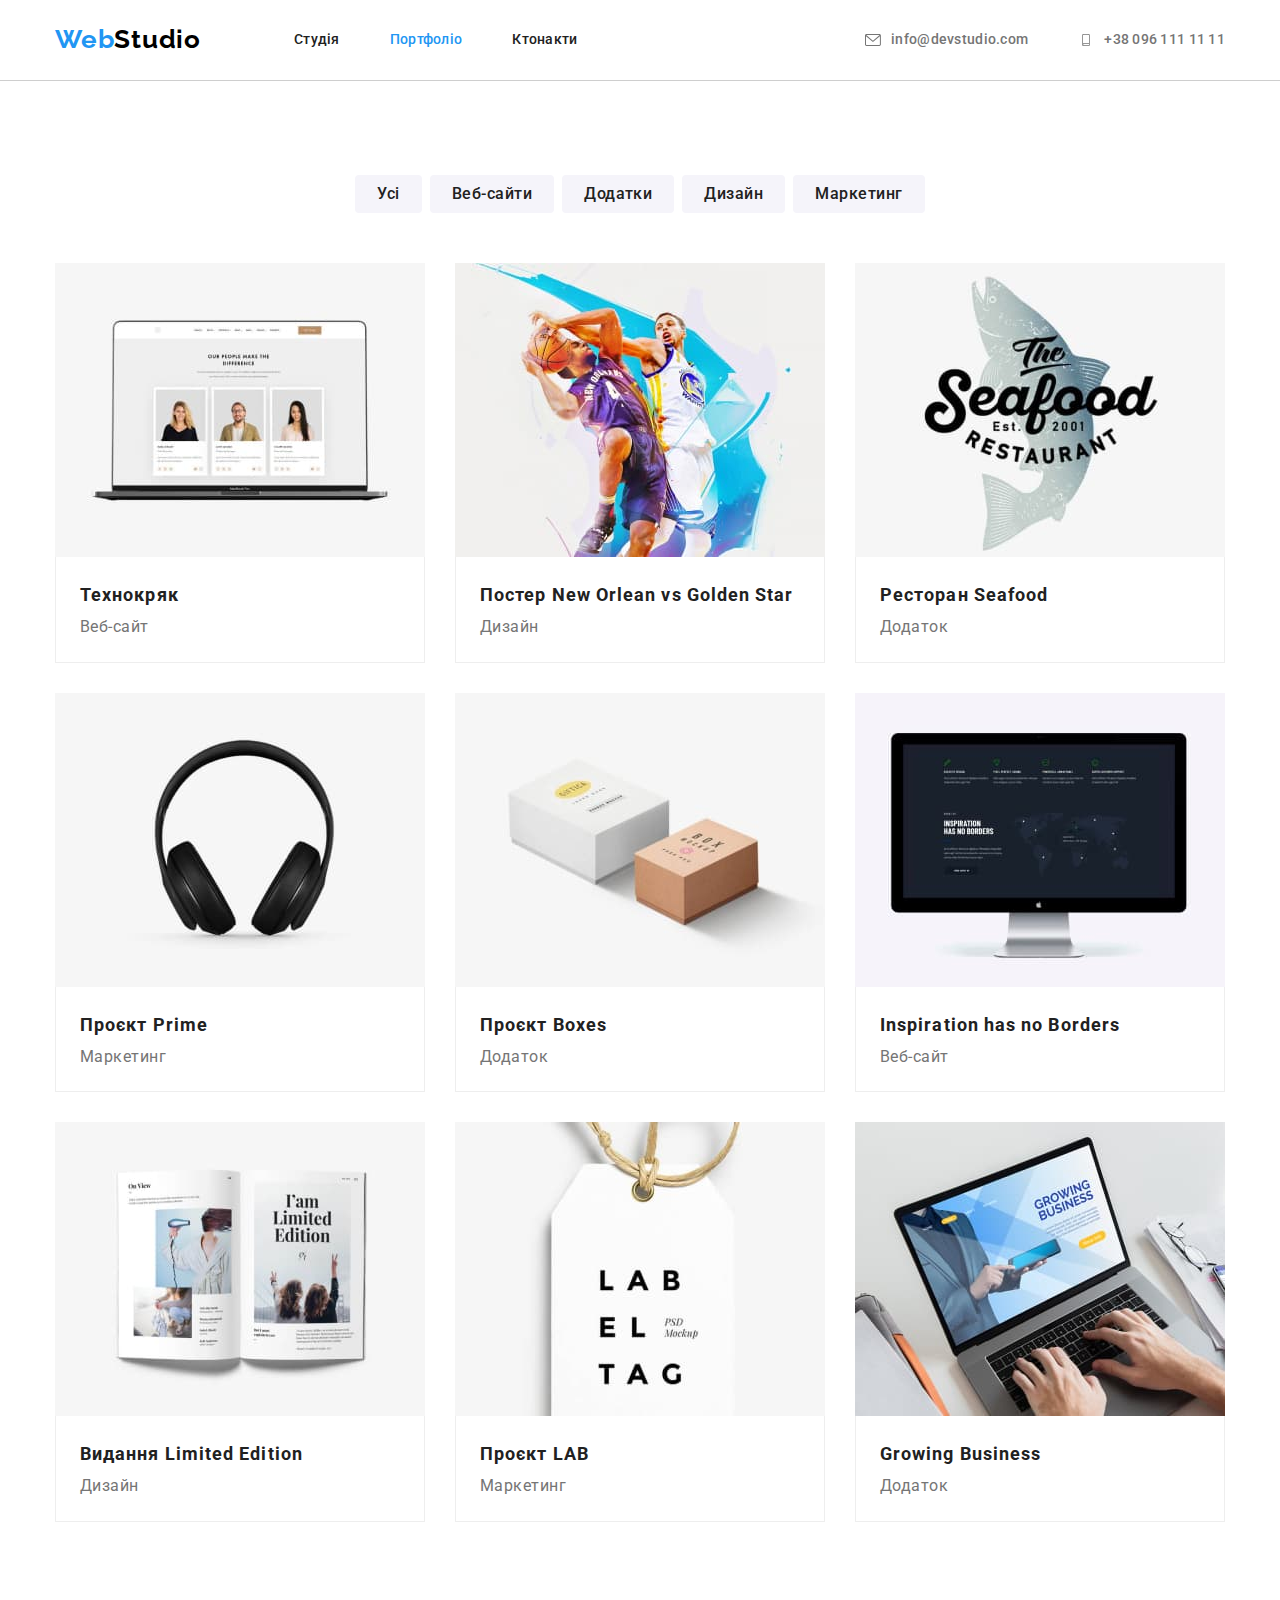
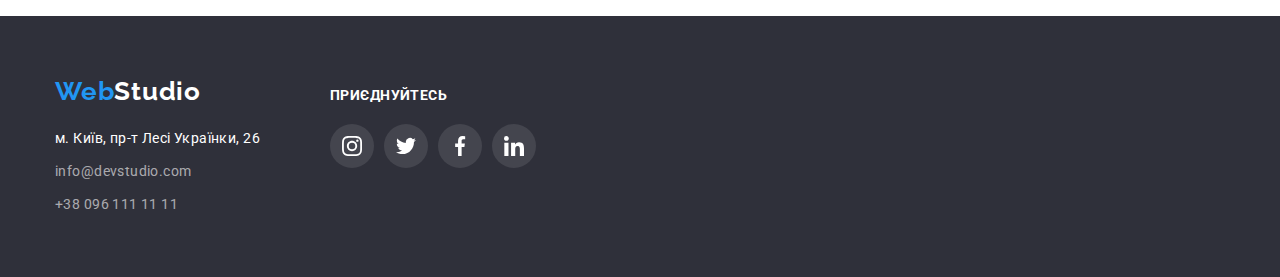
==== portfolio.html @ d250ba73 "before 1-я карточка" ====
<!DOCTYPE html>
<html lang="uk">
<head>
    <meta charset="UTF-8">
    <meta http-equiv="X-UA-Compatible" content="IE=edge">
    <meta name="viewport" content="width=<device-width>, initial-scale=1.0">
    <title>Портфоліо</title>
    <link rel="preconnect" href="https://fonts.googleapis.com">
    <link href="https://fonts.googleapis.com/css2?family=Raleway:wght@700&family=Roboto:wght@400;500;700;900&display=swap" rel="stylesheet">
    <link rel="preconnect" href="https://fonts.gstatic.com" crossorigin>
    <link rel="stylesheet" href="https://cdn.jsdelivr.net/npm/modern-normalize@1.1.0/modern-normalize.min.css">
    <link rel="stylesheet" href="./css/styles.css">
</head>

<body>

    <header class="header-page">
        <div class="container header-list">
            <nav class="main-nav">
                <a href="./index.html" class="logo-header"><span class="logo-accent">Web</span>Studio</a>
                <ul class="head-list">
                    <li class="item" ><a href="./index.html" class="site-nav ">Студія</a></li>
                    <li class="item" ><a href="./portfolio.html" class="site-nav current">Портфоліо</a></li>
                    <li class="item" ><a href="" class="site-nav">Ктонакти</a></li>
                </ul>
            </nav>
                <ul class="contact">
                    <li class="contact-list">
                        <a href="mailto:info@devstudio.com" class="contact-nav">
                            <svg class="icon-contact" width="16px" height="12px">
                                <use href="./images/icons.svg#icon-envelope"></use>
                            </svg>
                            info@devstudio.com</a></li>
                    <li class="contact-list">
                        <a href="tel:+380961111111" class="contact-nav">
                            <svg class="icon-contact" width="16px" height="12px">
                                <use href="./images/icons.svg#icon-smartphone"></use>
                            </svg> 
                            +38 096 111 11 11</a>
                        </li>
                </ul>  
        </div>
    </header>

<main class="main-port">
    <section class="section">
        <div class="container filtr-marg">
        <ul class="list-filtr">
            <li class="list-filtr-item"><button type="button" class="button-direction">Усі</button></li>
            <li class="list-filtr-item"><button type="button" class="button-direction">Веб-сайти</button></li>
            <li class="list-filtr-item"><button type="button" class="button-direction">Додатки</button></li>
            <li class="list-filtr-item"><button type="button" class="button-direction">Дизайн</button></li>
            <li class="list-filtr-item"><button type="button" class="button-direction">Маркетинг</button></li>
        </ul>
        <h2 class="visually-hidden">Приклади робіт</h2>
        <ul class="list-card">
            <li class="card">
                <a class="card-link" href="">
                    <div class="image-card">
                        <img src="./images/tehn.jpg" alt="ноутбук" width="370">
                        <p class="card-link-description">Ресурс пропонує комплексні пропозиції з різним рівнем функціоналу та сервісів. Все це дозволить відвідувачу отримати вичерпні відомості про компанію чи приватну особу.</p>
                    </div>
                    <div class="border">
                        <h3 class="title-port ">Технокряк</h3>
                        <p class="direction ">Веб-сайт</p>
                     </div>
                </a>                         
            </li>
            <li class="card">
                <a class="card-link" href="">
                    <img src="./images/poster.jpg" alt="баскетбол" width="370">
                    <div class="border">
                        <h3 class="title-port">Постер New Orlean vs Golden Star</h3>
                        <p class="direction">Дизайн</p>
                    </div>
                </a> 
            </li>
            <li class="card">
                <a class="card-link" href="">
                    <img src="./images/rest.jpg" alt="лого ресторан" width="370">
                    <div class="border">
                        <h3 class="title-port">Ресторан Seafood</h3>
                        <p class="direction">Додаток</p>
                    </div>
                </a> 
            </li>
            <li class="card">
                <a class="card-link" href="">
                    <img src="./images/prime.jpg" alt="навушники" width="370">
                    <div class="border">
                        <h3 class="title-port">Проєкт Prime</h3>
                        <p class="direction">Маркетинг</p>
                    </div>
                </a>                           
            </li>
            <li class="card">
                <a class="card-link" href="">
                    <img src="./images/boxes.jpg" alt="коробки" width="370">
                    <div class="border">
                        <h3 class="title-port">Проєкт Boxes</h3>
                        <p class="direction">Додаток</p>
                    </div>
                </a>             
            </li>
            <li class="card">
                <a class="card-link" href="">
                    <img src="./images/inspiration.jpg" alt="монітор" width="370">
                    <div class="border">
                        <h3 class="title-port">Inspiration has no Borders</h3>
                        <p class="direction">Веб-сайт</p>
                    </div>
                </a>
             

            </li>
            <li class="card">
                <a class="card-link" href="">
                    <img src="./images/limited.jpg" alt="книжки" width="370">
                    <div class="border">
                        <h3 class="title-port">Видання Limited Edition</h3>
                        <p class="direction">Дизайн</p>
                    </div>
                </a>
            </li>
            <li class="card">
                <a class="card-link" href="">
                    <img src="./images/lab.jpg" alt="бирка" width="370">
                    <div class="border">
                        <h3 class="title-port">Проєкт LAB</h3>
                        <p class="direction">Маркетинг</p>
                    </div>
                </a>               
            </li>
            <li class="card">
                <a class="card-link" href="">
                    <img src="./images/grpwing.jpg" alt="робота за ноутбуком" width="370">
                    <div class="border">
                        <h3 class="title-port">Growing Business</h3>
                        <p class="direction">Додаток</p>
                    </div>               
                 </a>               
            </li>
        </ul>
        </div>
    </section>
</main>

<footer class="footer-page">
    <div class="container container-footer">
        <div class="footer-nav">
            <a  href="./index.html" class="logo-footer"><span class="logo-accent">Web</span>Studio</a>
        <address>
        <ul class="adr-foot-list">
            <li class="adr-foot-list-item">
                <a href="https://goo.gl/maps/U5hBPjRLJakizHJY9" class="adr" target="_blank" rel="noopener noreferrer">
                м. Київ, пр-т Лесі Українки, 26</a>                        
            </li>
            <li class="adr-foot-list-item"><a href="mailto:info@devstudio.com" class="site-nav-foot">info@devstudio.com</a></li>
            <li class="adr-foot-list-item"><a href="tel:+380961111111" class="site-nav-foot">+38 096 111 11 11</a></li>            
        </ul>
        </address>
        </div>
        
        <div class="social">
            <p class="social-title">Приєднуйтесь</p>
            <ul class="social-list">
                <li class="social-list-item">
                    <a class="social-icon" href="inst">
                        <svg class="social-icon-svg" width="20" height="20">
                            <use href="./images/icons.svg#icon-instagram"></use>
                        </svg>
                    </a> 
                </li>
                <li class="social-list-item">
                    <a class="social-icon" href="twit">
                        <svg class="social-icon-svg" width="20px" height="20px">
                            <use href="./images/icons.svg#icon-twitter"></use>
                        </svg>                     
                    </a>
                </li>
                <li class="social-list-item">
                    <a class="social-icon" href="fb">
                        <svg class="social-icon-svg" width="20px" height="20px">
                            <use href="./images/icons.svg#icon-facebook"></use>
                        </svg>        
                    </a>
                </li>
                <li class="social-list-item">
                    <a class="social-icon" href="lnkdn">
                        <svg class="social-icon-svg" width="20px" height="20px">
                            <use class="qwe" href="./images/icons.svg#icon-linkedin"></use>
                        </svg>
                    </a>
                </li>
            </ul>
        </div>
    </div>
    
</footer>

</body>
</html>
---- css/styles.css ----
:root {
    --title-text-color:#212121;
    --accent-color:#2196F3;
    --primary-white-color:#FFFFFF;
    --primary-text-color:#757575;
}

body{
    font-family: roboto, sans-serif;
    color:var(--primary-text-color);        
}

ul{
    list-style: none;
    margin-top: 0px;
    margin-bottom: 0px;
    padding-left: 0px;
}

img {
    display: block;
}

 h1,
 h2,
 h3,
 h4,
 h5,
 h6,
 p {
    margin-top: 0;
    margin-bottom: 0;
 }

 button {
    cursor: pointer;
 }

/* ====================COMPONENTS==================== */

.site-nav {
    
    color:var(--title-text-color);
    letter-spacing: 0.02em;
    font-weight: 500;
    font-size: 14px;
    line-height: 1.2;
    letter-spacing: 0.02em;
    text-decoration: none;

         
}

.logo-accent{
    color:var(--accent-color);
}


.title {
    color:var(--title-text-color);
    font-weight: 700;
    font-size: 14px;
    line-height: 1.2;
    letter-spacing: 0.03em;
    text-transform: uppercase;
    margin-top: 0px;
    margin-bottom: 10px;
}

.title-action {
    color:var(--title-text-color);
    font-weight: 700;
    font-size: 36px;
    line-height: 1.18;
    letter-spacing: 0.03em;
    text-align: center;
    margin-top: 0px;
    margin-bottom: 50px;
}

.button {

    border-radius: 4px;
    padding: 10px 32px;
    background-color:var(--accent-color);
    color:var(--primary-white-color);
    font-family: inherit;
    font-weight: 700;
    font-size: 16px;
    line-height: 1.8;
    letter-spacing: 0.06em;
    border: transparent;
    text-align: center;
    min-width:216px;
    height: 50px;
    
   
}

.container {
    margin-left: auto;
    margin-right: auto;
    width: 1200px;
    padding-left: 15px;
    padding-right: 15px;
}


.section {
   padding-top: 94px;
   padding-bottom: 94px;
        
}

/* ====================HEADER==================== */

.logo-header{
    display: inline-block;
    color:#000000;
    font-family:raleway, sans-serif;
    font-weight: 700;
    font-size: 26px;
    line-height: 1.2;
    letter-spacing: 0.03em;
    text-decoration: none;
        
}


.contact {
    display: flex;
    margin-left: auto;
 
}

.contact .contact-list+ .contact-list {
    margin-left: 50px;
}


.contact-nav {
    display: flex;
    align-items:center;
    color:var(--primary-text-color);
    letter-spacing: 0.02em;
    font-weight: 500;
    font-size: 14px;
    line-height: 1.2;
    letter-spacing: 0.02em;
    text-decoration: none;
    fill:var(--primary-text-color);
}

.contact-nav:hover,
.contact-nav:focus {
color:var(--accent-color);
fill:var(--accent-color)

}



.site-nav:hover,
.site-nav:focus {
color:var(--accent-color);
}

.site-nav.current {
color:var(--accent-color);
}

.head-list {
    display: flex;
    align-items: center;
    margin-left: 93px;

}

.head-list .item+ .item {
    margin-left: 50px;
}

.main-nav {
    display: flex;   
}

.header-list {
display: flex;
align-items: center;
}


.header-page {
    padding-top: 24px;
    padding-bottom: 25px;
    border-bottom: 1px solid #CECECE ;
}

.icon-contact {
    margin-right: 10px;
}


/* ====================HERO==================== */

.hero {
  
    background-color: #C4C4C4;
       background-image: linear-gradient(
        to right, 
       rgba(47, 48, 58, 0.4),
       rgba(47, 48, 58, 0.4)),
        url(../images/background.jpg);
    text-align: center;
    padding-top: 200px;
    padding-bottom: 200px;
    background-repeat: no-repeat;
    background-position: center;
    max-width: 1600px;
    margin-left: auto;
    margin-right: auto;

      
   
}

.hero-title {
    display: block;
    color:var(--primary-white-color);
    width: 696px;
    margin-left: auto;
    margin-right: auto;
    margin-top: 0px;
    margin-bottom: 30px;
    font-weight: 900;
    font-size: 44px;
    line-height: 1.4;
    letter-spacing: 0.06em;
    text-align: center;
    text-transform: uppercase;
    
}


/* ====================FEATURES==================== */

.visually-hidden {
    position: absolute;
    width: 1px;
    height: 1px;
    margin: -1px;
    padding: 0;
    overflow: hidden;
    border: 0;
    clip:rect(0 0 0 0);
}


.features {
    font-size: 14px;
    line-height: 1.7;
    letter-spacing: 0.03em;
    margin-top: 0px;
    margin-bottom: 0px;
    
}

.fea-list {
    margin-top: 0px;
    margin-bottom: 0px;
    display: flex;
    gap:30px;

}

.feature-icon-container{ 
    display: flex;
    justify-content: center;
    align-items: center;
    height: 120px;
    background-color: #F5F4FA;
    margin-bottom: 30px;  
        
}


.fea-list-item {
    flex-basis: 270px;
} 



/* ====================PROJECT==================== */

.project {
    padding-top: 0px;
}

.project-list {
    display: flex;
    
}
.project-list .project-list-img + .project-list-img {
    margin-left:30px;
}
/* ====================PROFESSION==================== */

.name {
    color:var(--title-text-color);
    font-weight: 500;
    font-size: 16px;
    line-height: 1.18;
    letter-spacing: 0.03em;
    text-align: center;
    margin-bottom: 10px;
}

.profession {
    line-height: 1.18;
    letter-spacing: 0.03em;
    text-align: center;
    
    margin-bottom: 16px;

}


.profession-list {
    display: flex;

    
}
.profession-list .profession-list-card + .profession-list-card {
    margin-left:30px;
}

.staff{
    background-color: #F5F4FA;
}

.profession-list-item {
    padding-top: 30px;
    padding-bottom: 30px;
    
}


.social-list-staf {
    display: flex;
    justify-content: center;

    gap:10px;
}
.social-list-staf-item{
    display: flex;
            
    height: 44px;
    width: 44px;
    

}

.social-staf-link {
    display: flex;
    width: 100%;
    height: 100%;

    border-radius: 50%;
    fill:#AFB1B8;

    justify-content:center;
    align-items: center;
}

.social-staf-link:hover,
.social-staf-link:focus {
background-color:var(--accent-color);
fill:var(--primary-white-color);
    height: 44px;
    width: 44px;
    border-radius: 50%;
    justify-content:center;
    align-items: center;
    
}

.profession-list-card {
    background-color: var(--primary-white-color);
    box-shadow: 0px 1px 3px rgba(0, 0, 0, 0.12), 0px 1px 1px rgba(0, 0, 0, 0.14), 
    0px 2px 1px rgba(0, 0, 0, 0.2);
}

/* ====================Partners==================== */

.list-partners {
    display: flex;
    gap:30px;
}

.list-partners-link {
    display: flex;
    height: 100%;
    width: 100%;
    border:1px solid #AFB1B8;
    fill:#AFB1B8;
   justify-content: center;
   align-items: center;

}

.list-partners-item {
    height: 92px;
    width: 170px;
}

.list-partners-link:hover,
.list-partners-link:focus {
    border:1px solid var(--accent-color);
    fill:var(--accent-color);
}

/* ====================FOOTER==================== */

.logo-footer{

    display:inline-block;
    color:var(--primary-white-color);
    font-family:raleway, sans-serif;
    font-weight: 700;
    font-size: 26px;
    line-height: 1.2;
    letter-spacing: 0.03em;
    text-decoration: none;
    margin-bottom: 20px;
}


.site-nav-foot:hover,
.site-nav-foot:focus {
color:var(--accent-color);
}

.adr:hover,
.adr:focus {
color:var(--accent-color);
}

.site-nav-foot {
    color:rgba(255, 255, 255, 0.6);
    font-size: 14px;
    line-height: 1.7;
    letter-spacing: 0.03em;
    text-decoration: none;
    font-style: normal;
    
}

.adr {
    color:var(--primary-white-color);
    font-size: 14px;
    line-height: 1.7;
    letter-spacing: 0.03em;
    text-decoration: none;
    font-style: normal;
}


.footer-page {
    background-color: #2F303A;
    padding-top: 60px;
    padding-bottom: 60px;
}

.adr-foot-list-item:not(:last-child) {
    margin-bottom:9px;
}


.container-footer {
display: flex;
align-items:baseline;

}

.social {
    margin-left: 70px;
    
}

.social-title {
    font-family: 'Roboto';
    font-style: normal;
    font-weight: 700;
    font-size: 14px;
    line-height: 1.2;
    letter-spacing: 0.03em;
    text-transform: uppercase;
    margin-bottom: 20px;

    color: #FFFFFF;
}

.social-list {
    display: flex;
    gap:10px;
    
}


.social-icon {
    display:flex;
    height: 100%;
    width: 100%;
    border-radius: 50%;
    background-color: rgba(255, 255, 255, 0.1);
    fill:#FFFFFF;

    justify-content:center;
    align-items: center;

}

.social-list-item {
    height: 44px;
    width: 44px;
}


.social-icon:hover,
.social-icon:focus {
    background-color:var(--accent-color);
}



/* Для портфолио */

.card-link {
    display: block;
    text-decoration: none;
    
}
    
.card-link:hover {
    box-shadow: 0px 1px 1px rgba(0, 0, 0, 0.12), 0px 4px 4px rgba(0, 0, 0, 0.06), 1px 4px 6px rgba(0, 0, 0, 0.16);
   
    
}



.title-port {
    
    color:var(--title-text-color);
    font-size: 18px;
    line-height: 2;
    letter-spacing: 0.06em;
   
               
}

.direction {
   line-height: 1.8;
   letter-spacing: 0.03em;
   color:var(--primary-text-color);
  

}

.button-direction {
    border-radius: 4px;
    padding: 6px 22px;
    background-color:#F5F4FA;
    color:var(--title-text-color);
    font-family: inherit;
    font-weight: 500;
    font-size: 16px;
    line-height: 1.6;
    letter-spacing: 0.03em;
    border: transparent;
    text-align: center;

}


.button-direction:hover,
.button-direction:focus {

    color:var(--primary-white-color);
    background-color: var(--accent-color);
    box-shadow: 0px 3px 1px rgba(0, 0, 0, 0.1), 0px 1px 2px rgba(0, 0, 0, 0.08), 0px 2px 2px rgba(0, 0, 0, 0.12);

}




.list-filtr {
    display: flex;
    justify-content: center;
    margin-bottom: 50px;
    column-gap:8px;
    
}

.list-card {
    display: flex;
    flex-wrap: wrap;
    gap:30px;
    
}


.card{
    width: calc((100% - 60px)/3);
    /* flex-basis: calc((100% - 60px)/3);----------------------Вроде как правильнее для Flex єлементов */
   
}


.border{
    border:1px solid #EEEEEE ;
    border-top: none;
    padding: 20px 24px 20px 24px;
   
}


.image-card {
    position: relative;
    display: flex;
    justify-content: center;
    align-items: center;
}

.image-card::before {
    display: inline-block;
    position:absolute;
    content: '';
    width: 100%;
    height: 100%;
    background-color: rgba(33, 150, 243, 0.9);
    opacity: 0;
}

.card-link-description {

    position:absolute;
    width: 322px;

    font-size: 18px;
    line-height: 1.5;
    letter-spacing: 0.03em;

    color:var(--primary-white-color);
    opacity: 0;                 

}


.card-link:hover .card-link-description {
    opacity: 1;

}

.card-link:hover .image-card::before {
    opacity: 1;

}
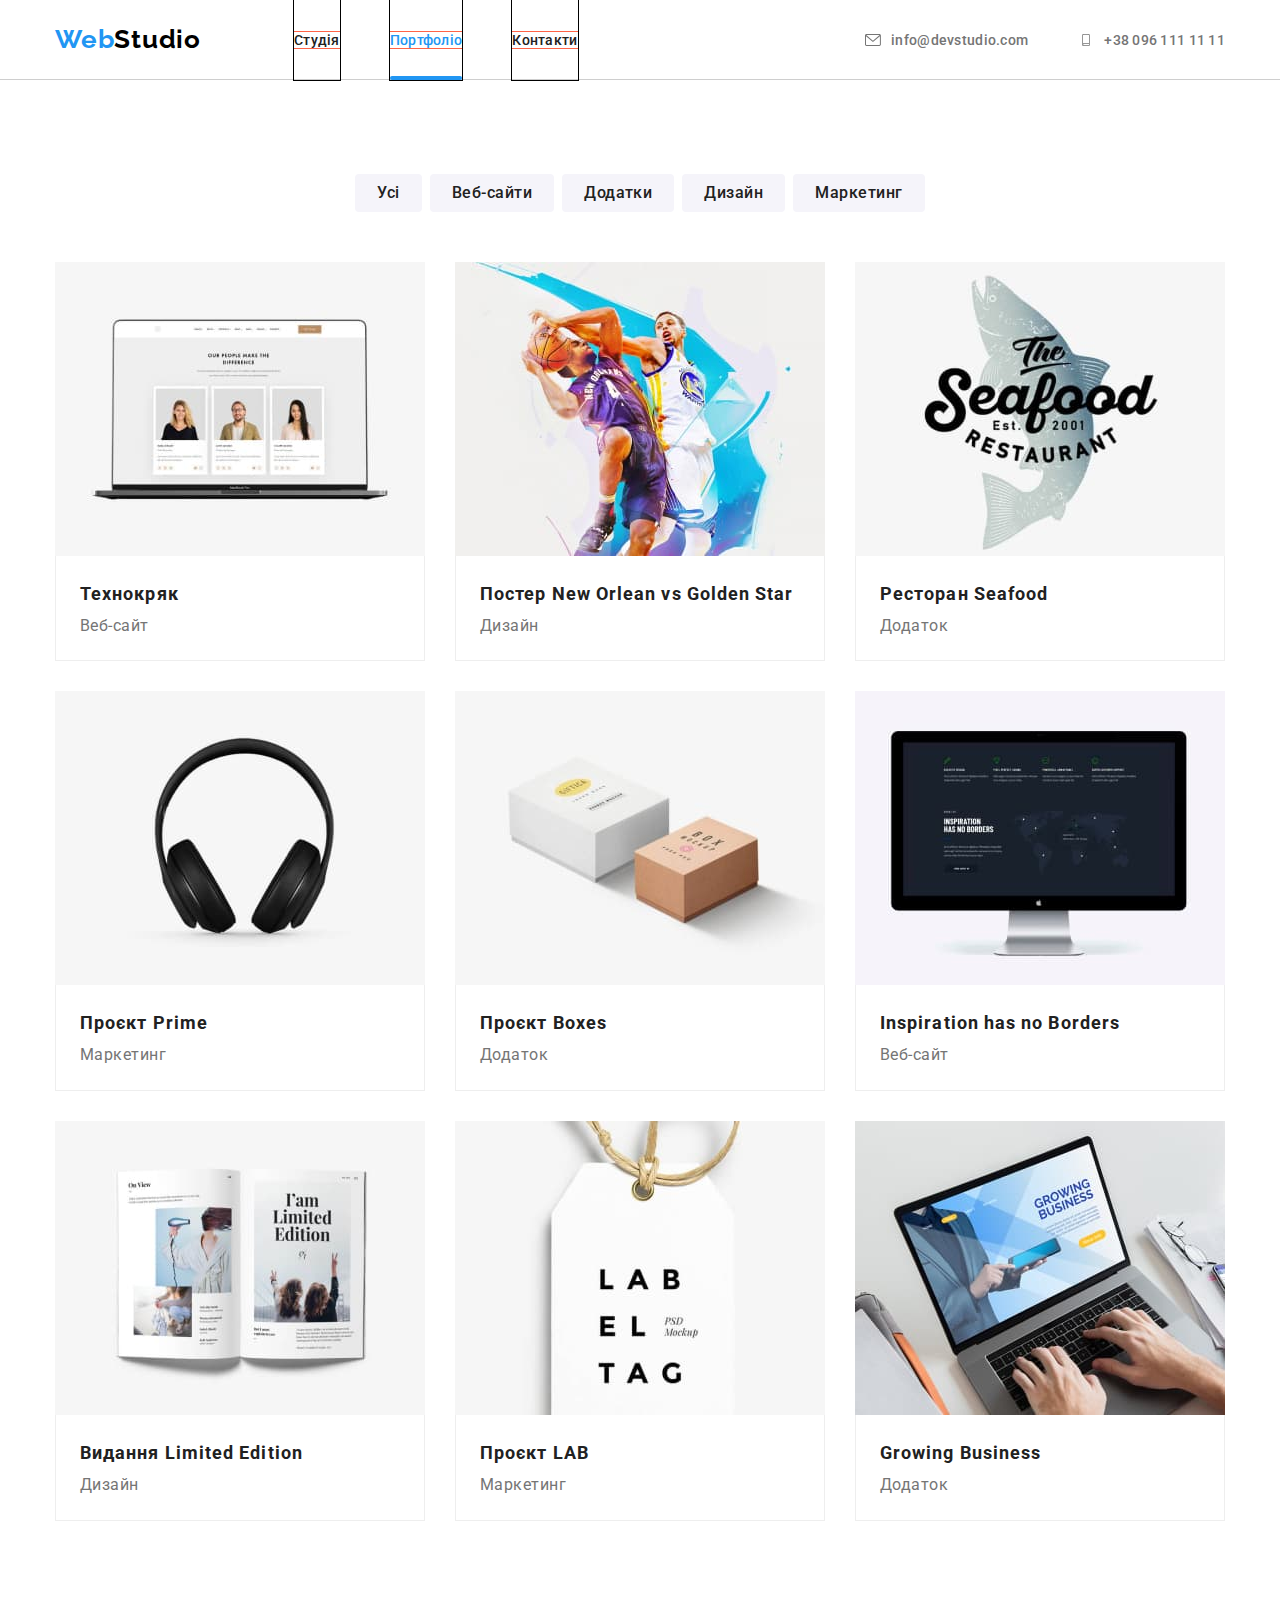
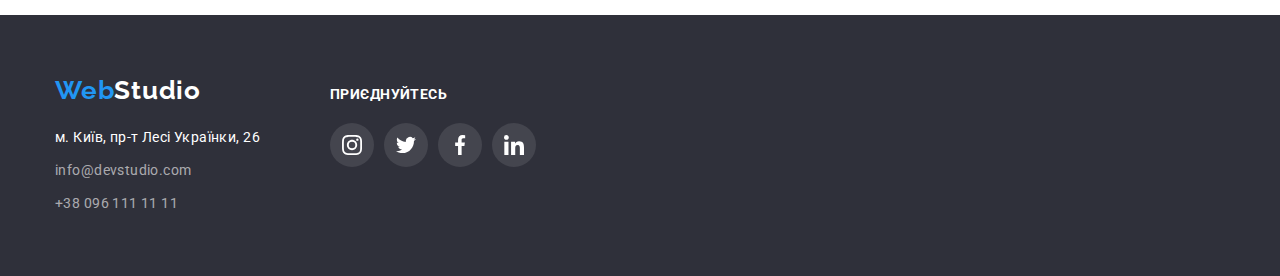
==== commit e4da00af: "оформил анимаии" ====
--- a/portfolio.html
+++ b/portfolio.html
@@ -21,7 +21,7 @@
                 <ul class="head-list">
                     <li class="item" ><a href="./index.html" class="site-nav ">Студія</a></li>
                     <li class="item" ><a href="./portfolio.html" class="site-nav current">Портфоліо</a></li>
-                    <li class="item" ><a href="" class="site-nav">Ктонакти</a></li>
+                    <li class="item" ><a href="" class="site-nav">Контакти</a></li>
                 </ul>
             </nav>
                 <ul class="contact">
@@ -58,7 +58,9 @@
                 <a class="card-link" href="">
                     <div class="image-card">
                         <img src="./images/tehn.jpg" alt="ноутбук" width="370">
-                        <p class="card-link-description">Ресурс пропонує комплексні пропозиції з різним рівнем функціоналу та сервісів. Все це дозволить відвідувачу отримати вичерпні відомості про компанію чи приватну особу.</p>
+                        <div class="card-overlay">
+                            <p class="card-link-description">Ресурс пропонує комплексні пропозиції з різним рівнем функціоналу та сервісів. Все це дозволить відвідувачу отримати вичерпні відомості про компанію чи приватну особу.</p>
+                        </div>
                     </div>
                     <div class="border">
                         <h3 class="title-port ">Технокряк</h3>
--- a/css/styles.css
+++ b/css/styles.css
@@ -38,18 +38,6 @@
 
 /* ====================COMPONENTS==================== */
 
-.site-nav {
-    
-    color:var(--title-text-color);
-    letter-spacing: 0.02em;
-    font-weight: 500;
-    font-size: 14px;
-    line-height: 1.2;
-    letter-spacing: 0.02em;
-    text-decoration: none;
-
-         
-}
 
 .logo-accent{
     color:var(--accent-color);
@@ -123,6 +111,7 @@
     line-height: 1.2;
     letter-spacing: 0.03em;
     text-decoration: none;
+    margin-top: 24px;
         
 }
 
@@ -130,6 +119,7 @@
 .contact {
     display: flex;
     margin-left: auto;
+    
  
 }
 
@@ -149,30 +139,79 @@
     letter-spacing: 0.02em;
     text-decoration: none;
     fill:var(--primary-text-color);
-}
+
+    transition: color 250ms  cubic-bezier(0.4, 0, 0.2, 1), 
+    fill 250ms  cubic-bezier(0.4, 0, 0.2, 1) ;
+
+    
+
+}
+
 
 .contact-nav:hover,
 .contact-nav:focus {
-color:var(--accent-color);
-fill:var(--accent-color)
-
-}
-
-
+    color:var(--accent-color);
+    fill:var(--accent-color)
+
+}
+
+
+.site-nav {
+    display: inline-block;
+    color:var(--title-text-color);
+    outline: 1px solid tomato;
+
+
+    letter-spacing: 0.02em;
+    font-weight: 500;
+    font-size: 14px;
+    line-height: 1.2;
+    letter-spacing: 0.02em;
+    text-decoration: none;
+
+    transition:color 250ms  cubic-bezier(0.4, 0, 0.2, 1) ;
+
+}
 
 .site-nav:hover,
 .site-nav:focus {
-color:var(--accent-color);
-}
-
-.site-nav.current {
-color:var(--accent-color);
+    color:var(--accent-color);
+
+}
+
+.current {
+    color:var(--accent-color);
+}
+
+
+.current::after {
+    content: '';
+    display: block;
+    position: absolute;
+    left: 0;
+    bottom: 0;
+    width: 100%;
+    height: 4px;
+    border-radius: 2px;
+    background-color: var(--accent-color);
+}
+
+
+.item {
+
+    position: relative;
+
+    display: flex;
+    height: 100%;
+    outline: 1px solid black;
+    align-items: center;
 }
 
 .head-list {
     display: flex;
     align-items: center;
     margin-left: 93px;
+    
 
 }
 
@@ -182,17 +221,18 @@
 
 .main-nav {
     display: flex;   
+    height: 100%;
 }
 
 .header-list {
 display: flex;
 align-items: center;
+height:80px;
 }
 
 
 .header-page {
-    padding-top: 24px;
-    padding-bottom: 25px;
+    height: 80px;
     border-bottom: 1px solid #CECECE ;
 }
 
@@ -303,6 +343,43 @@
 .project-list .project-list-img + .project-list-img {
     margin-left:30px;
 }
+
+.project-list-img {
+   position:relative;
+    
+}
+
+.project-list-container {
+    width: 100%;
+    height: 70px;
+    bottom: 0;
+    left: 0;
+
+    position: absolute;
+    display: flex;
+    justify-content: center;
+    align-items: flex-end;
+    background-color: rgba(47, 48, 58, 0.8);
+
+}
+
+.project-list-items {
+   
+    margin-bottom: 27px;
+    font-weight: 700;
+    font-size: 14px;
+    line-height: 1.2;
+    text-align: center;
+    letter-spacing: 0.03em;
+    text-transform: uppercase;
+
+    color:var(--primary-white-color);
+    
+}
+
+
+
+
 /* ====================PROFESSION==================== */
 
 .name {
@@ -541,11 +618,6 @@
     
 }
     
-.card-link:hover {
-    box-shadow: 0px 1px 1px rgba(0, 0, 0, 0.12), 0px 4px 4px rgba(0, 0, 0, 0.06), 1px 4px 6px rgba(0, 0, 0, 0.16);
-   
-    
-}
 
 
 
@@ -612,6 +684,7 @@
 
 
 .card{
+    
     width: calc((100% - 60px)/3);
     /* flex-basis: calc((100% - 60px)/3);----------------------Вроде как правильнее для Flex єлементов */
    
@@ -628,44 +701,45 @@
 
 .image-card {
     position: relative;
-    display: flex;
-    justify-content: center;
-    align-items: center;
-}
-
-.image-card::before {
-    display: inline-block;
+    overflow: hidden;
+    
+}
+
+.card-link-description {
+    margin: 63px 24px;
+    font-size: 18px;
+    line-height: 1.6;
+    letter-spacing: 0.03em;
+
+    color: var(--primary-white-color);
+}
+
+
+.card-overlay {
     position:absolute;
-    content: '';
+    top: 0;
+    left: 0;
     width: 100%;
     height: 100%;
-    background-color: rgba(33, 150, 243, 0.9);
-    opacity: 0;
-}
-
-.card-link-description {
-
-    position:absolute;
-    width: 322px;
-
-    font-size: 18px;
-    line-height: 1.5;
-    letter-spacing: 0.03em;
-
-    color:var(--primary-white-color);
-    opacity: 0;                 
-
-}
-
-
-.card-link:hover .card-link-description {
-    opacity: 1;
-
-}
-
-.card-link:hover .image-card::before {
-    opacity: 1;
-
-}
-
-
+
+    background-color: var(--accent-color);
+    
+    transform: translateY(100%);
+    transition: transform 250ms cubic-bezier(0.4, 0, 0.2, 1);
+}
+
+.card-link:hover {
+    box-shadow: 0px 1px 1px rgba(0, 0, 0, 0.12), 0px 4px 4px rgba(0, 0, 0, 0.06), 
+    1px 4px 6px rgba(0, 0, 0, 0.16);
+    
+}
+
+.card-link:hover .card-overlay{
+    transform: translateY(0);
+}
+
+
+
+
+
+
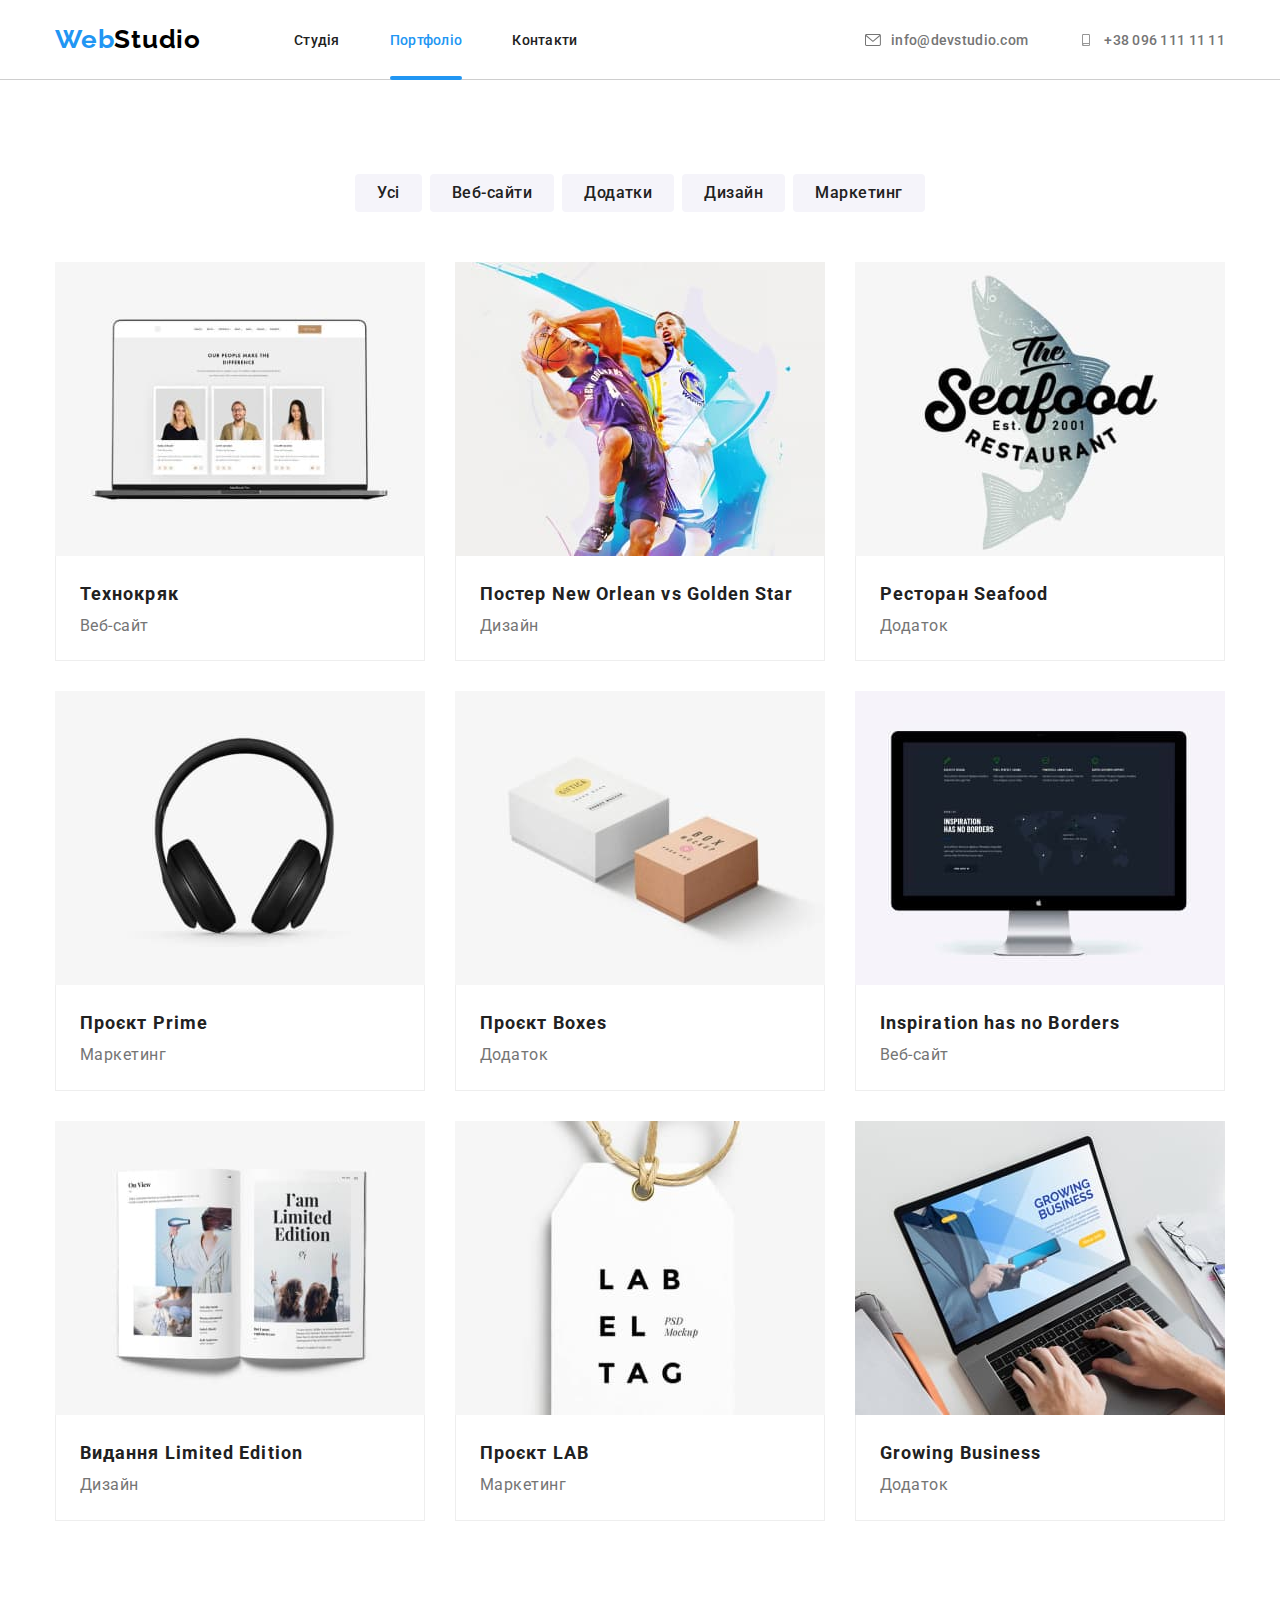
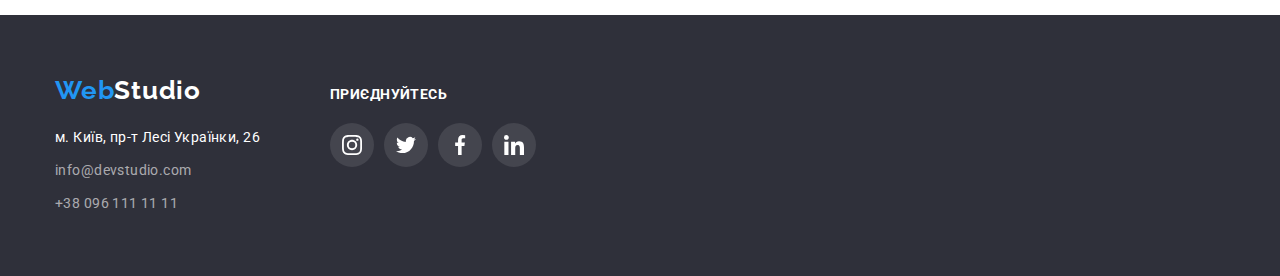
==== commit f433f964: "На проверку" ====
--- a/portfolio.html
+++ b/portfolio.html
@@ -70,77 +70,109 @@
             </li>
             <li class="card">
                 <a class="card-link" href="">
-                    <img src="./images/poster.jpg" alt="баскетбол" width="370">
-                    <div class="border">
-                        <h3 class="title-port">Постер New Orlean vs Golden Star</h3>
-                        <p class="direction">Дизайн</p>
-                    </div>
-                </a> 
+                    <div class="image-card">
+                        <img src="./images/poster.jpg" alt="баскетбол" width="370">
+                        <div class="card-overlay">
+                            <p class="card-link-description">Ресурс пропонує комплексні пропозиції з різним рівнем функціоналу та сервісів. Все це дозволить відвідувачу отримати вичерпні відомості про компанію чи приватну особу.</p>
+                        </div>
+                    </div>
+                    <div class="border">
+                        <h3 class="title-port ">Постер New Orlean vs Golden Star</h3>
+                        <p class="direction ">Дизайн</p>
+                     </div>
+                </a>                         
+            </li> <li class="card">
+                <a class="card-link" href="">
+                    <div class="image-card">
+                        <img src="./images/rest.jpg" alt="лого ресторану" width="370">
+                        <div class="card-overlay">
+                            <p class="card-link-description">Ресурс пропонує комплексні пропозиції з різним рівнем функціоналу та сервісів. Все це дозволить відвідувачу отримати вичерпні відомості про компанію чи приватну особу.</p>
+                        </div>
+                    </div>
+                    <div class="border">
+                        <h3 class="title-port ">Ресторан Seafood</h3>
+                        <p class="direction ">Додаток</p>
+                     </div>
+                </a>                         
+            </li> <li class="card">
+                <a class="card-link" href="">
+                    <div class="image-card">
+                        <img src="./images/prime.jpg" alt="навушники" width="370">
+                        <div class="card-overlay">
+                            <p class="card-link-description">Ресурс пропонує комплексні пропозиції з різним рівнем функціоналу та сервісів. Все це дозволить відвідувачу отримати вичерпні відомості про компанію чи приватну особу.</p>
+                        </div>
+                    </div>
+                    <div class="border">
+                        <h3 class="title-port ">Проєкт Prime</h3>
+                        <p class="direction ">Маркетинг</p>
+                     </div>
+                </a>                         
+            </li> <li class="card">
+                <a class="card-link" href="">
+                    <div class="image-card">
+                        <img src="./images/boxes.jpg" alt="коробки" width="370">
+                        <div class="card-overlay">
+                            <p class="card-link-description">Ресурс пропонує комплексні пропозиції з різним рівнем функціоналу та сервісів. Все це дозволить відвідувачу отримати вичерпні відомості про компанію чи приватну особу.</p>
+                        </div>
+                    </div>
+                    <div class="border">
+                        <h3 class="title-port ">Проєкт Boxes</h3>
+                        <p class="direction ">Додаток</p>
+                     </div>
+                </a>                         
+            </li> <li class="card">
+                <a class="card-link" href="">
+                    <div class="image-card">
+                        <img src="./images/inspiration.jpg" alt="монітор" width="370">
+                        <div class="card-overlay">
+                            <p class="card-link-description">Ресурс пропонує комплексні пропозиції з різним рівнем функціоналу та сервісів. Все це дозволить відвідувачу отримати вичерпні відомості про компанію чи приватну особу.</p>
+                        </div>
+                    </div>
+                    <div class="border">
+                        <h3 class="title-port ">Inspiration has no Borders</h3>
+                        <p class="direction ">Веб-сайт</p>
+                     </div>
+                </a>                         
+            </li> <li class="card">
+                <a class="card-link" href="">
+                    <div class="image-card">
+                        <img src="./images/limited.jpg" alt="брошура" width="370">
+                        <div class="card-overlay">
+                            <p class="card-link-description">Ресурс пропонує комплексні пропозиції з різним рівнем функціоналу та сервісів. Все це дозволить відвідувачу отримати вичерпні відомості про компанію чи приватну особу.</p>
+                        </div>
+                    </div>
+                    <div class="border">
+                        <h3 class="title-port ">Видання Limited Edition</h3>
+                        <p class="direction ">Дизайн</p>
+                     </div>
+                </a>                         
+            </li> <li class="card">
+                <a class="card-link" href="">
+                    <div class="image-card">
+                        <img src="./images/lab.jpg" alt="бирка" width="370">
+                        <div class="card-overlay">
+                            <p class="card-link-description">Ресурс пропонує комплексні пропозиції з різним рівнем функціоналу та сервісів. Все це дозволить відвідувачу отримати вичерпні відомості про компанію чи приватну особу.</p>
+                        </div>
+                    </div>
+                    <div class="border">
+                        <h3 class="title-port ">Проєкт LAB</h3>
+                        <p class="direction ">Маркетинг</p>
+                     </div>
+                </a>                         
             </li>
             <li class="card">
                 <a class="card-link" href="">
-                    <img src="./images/rest.jpg" alt="лого ресторан" width="370">
-                    <div class="border">
-                        <h3 class="title-port">Ресторан Seafood</h3>
-                        <p class="direction">Додаток</p>
-                    </div>
-                </a> 
-            </li>
-            <li class="card">
-                <a class="card-link" href="">
-                    <img src="./images/prime.jpg" alt="навушники" width="370">
-                    <div class="border">
-                        <h3 class="title-port">Проєкт Prime</h3>
-                        <p class="direction">Маркетинг</p>
-                    </div>
-                </a>                           
-            </li>
-            <li class="card">
-                <a class="card-link" href="">
-                    <img src="./images/boxes.jpg" alt="коробки" width="370">
-                    <div class="border">
-                        <h3 class="title-port">Проєкт Boxes</h3>
-                        <p class="direction">Додаток</p>
-                    </div>
-                </a>             
-            </li>
-            <li class="card">
-                <a class="card-link" href="">
-                    <img src="./images/inspiration.jpg" alt="монітор" width="370">
-                    <div class="border">
-                        <h3 class="title-port">Inspiration has no Borders</h3>
-                        <p class="direction">Веб-сайт</p>
-                    </div>
-                </a>
-             
-
-            </li>
-            <li class="card">
-                <a class="card-link" href="">
-                    <img src="./images/limited.jpg" alt="книжки" width="370">
-                    <div class="border">
-                        <h3 class="title-port">Видання Limited Edition</h3>
-                        <p class="direction">Дизайн</p>
-                    </div>
-                </a>
-            </li>
-            <li class="card">
-                <a class="card-link" href="">
-                    <img src="./images/lab.jpg" alt="бирка" width="370">
-                    <div class="border">
-                        <h3 class="title-port">Проєкт LAB</h3>
-                        <p class="direction">Маркетинг</p>
-                    </div>
-                </a>               
-            </li>
-            <li class="card">
-                <a class="card-link" href="">
-                    <img src="./images/grpwing.jpg" alt="робота за ноутбуком" width="370">
-                    <div class="border">
-                        <h3 class="title-port">Growing Business</h3>
-                        <p class="direction">Додаток</p>
-                    </div>               
-                 </a>               
+                    <div class="image-card">
+                        <img src="./images/grpwing.jpg" alt="веб-сайт" width="370">
+                        <div class="card-overlay">
+                            <p class="card-link-description">Ресурс пропонує комплексні пропозиції з різним рівнем функціоналу та сервісів. Все це дозволить відвідувачу отримати вичерпні відомості про компанію чи приватну особу.</p>
+                        </div>
+                    </div>
+                    <div class="border">
+                        <h3 class="title-port ">Growing Business</h3>
+                        <p class="direction ">Додаток</p>
+                     </div>
+                </a>                         
             </li>
         </ul>
         </div>
--- a/css/styles.css
+++ b/css/styles.css
@@ -159,9 +159,7 @@
 .site-nav {
     display: inline-block;
     color:var(--title-text-color);
-    outline: 1px solid tomato;
-
-
+    
     letter-spacing: 0.02em;
     font-weight: 500;
     font-size: 14px;
@@ -203,7 +201,6 @@
 
     display: flex;
     height: 100%;
-    outline: 1px solid black;
     align-items: center;
 }
 
@@ -358,14 +355,13 @@
     position: absolute;
     display: flex;
     justify-content: center;
-    align-items: flex-end;
+    align-items: center;
     background-color: rgba(47, 48, 58, 0.8);
 
 }
 
 .project-list-items {
    
-    margin-bottom: 27px;
     font-weight: 700;
     font-size: 14px;
     line-height: 1.2;
@@ -447,12 +443,17 @@
 
     justify-content:center;
     align-items: center;
+
+    
+    transition: background-color 250ms  cubic-bezier(0.4, 0, 0.2, 1), 
+    fill 250ms  cubic-bezier(0.4, 0, 0.2, 1) ;
+
 }
 
 .social-staf-link:hover,
 .social-staf-link:focus {
-background-color:var(--accent-color);
-fill:var(--primary-white-color);
+    background-color:var(--accent-color);
+    fill:var(--primary-white-color);
     height: 44px;
     width: 44px;
     border-radius: 50%;
@@ -460,6 +461,9 @@
     align-items: center;
     
 }
+
+
+
 
 .profession-list-card {
     background-color: var(--primary-white-color);
@@ -485,9 +489,13 @@
 
 }
 
-.list-partners-item {
+.list-partners-link {
     height: 92px;
     width: 170px;
+    border:1px solid #AFB1B8;
+    
+    transition: border 250ms  cubic-bezier(0.4, 0, 0.2, 1),
+    fill 250ms  cubic-bezier(0.4, 0, 0.2, 1) ;
 }
 
 .list-partners-link:hover,
@@ -509,18 +517,12 @@
     letter-spacing: 0.03em;
     text-decoration: none;
     margin-bottom: 20px;
-}
-
-
-.site-nav-foot:hover,
-.site-nav-foot:focus {
-color:var(--accent-color);
-}
-
-.adr:hover,
-.adr:focus {
-color:var(--accent-color);
-}
+
+   
+}
+
+
+
 
 .site-nav-foot {
     color:rgba(255, 255, 255, 0.6);
@@ -529,7 +531,15 @@
     letter-spacing: 0.03em;
     text-decoration: none;
     font-style: normal;
-    
+
+    transition: color 250ms  cubic-bezier(0.4, 0, 0.2, 1);
+    
+}
+
+
+.site-nav-foot:hover,
+.site-nav-foot:focus {
+color:var(--accent-color);
 }
 
 .adr {
@@ -539,6 +549,13 @@
     letter-spacing: 0.03em;
     text-decoration: none;
     font-style: normal;
+
+    transition: color 250ms  cubic-bezier(0.4, 0, 0.2, 1);
+}
+
+.adr:hover,
+.adr:focus {
+color:var(--accent-color);
 }
 
 
@@ -595,7 +612,15 @@
     justify-content:center;
     align-items: center;
 
-}
+    transition: background-color 250ms  cubic-bezier(0.4, 0, 0.2, 1);
+
+}
+
+.social-icon:hover,
+.social-icon:focus {
+    background-color:var(--accent-color);
+}
+
 
 .social-list-item {
     height: 44px;
@@ -603,21 +628,43 @@
 }
 
 
-.social-icon:hover,
-.social-icon:focus {
-    background-color:var(--accent-color);
-}
-
-
-
-/* Для портфолио */
-
+
+
+
+
+/* ====================Portfilio==================== */
 .card-link {
     display: block;
     text-decoration: none;
-    
-}
-    
+
+    transition: box-shadow 250ms cubic-bezier(0.4, 0, 0.2, 1);  
+    
+}
+    
+.card-link:hover {
+    box-shadow: 0px 1px 1px rgba(0, 0, 0, 0.12), 0px 4px 4px rgba(0, 0, 0, 0.06), 
+    1px 4px 6px rgba(0, 0, 0, 0.16);
+    
+}
+
+
+.card-overlay {
+    position:absolute;
+    top: 0;
+    left: 0;
+    width: 100%;
+    height: 100%;
+
+    background-color: var(--accent-color);
+    
+    transform: translateY(100%);
+    transition: transform 250ms cubic-bezier(0.4, 0, 0.2, 1);
+}
+
+
+.card-link:hover .card-overlay{
+    transform: translateY(0);
+}
 
 
 
@@ -652,6 +699,10 @@
     border: transparent;
     text-align: center;
 
+    transition: color 250ms  cubic-bezier(0.4, 0, 0.2, 1),
+    background-color 250ms  cubic-bezier(0.4, 0, 0.2, 1),
+    box-shadow 250ms  cubic-bezier(0.4, 0, 0.2, 1);
+
 }
 
 
@@ -706,7 +757,7 @@
 }
 
 .card-link-description {
-    margin: 63px 24px;
+    padding: 63px 24px;
     font-size: 18px;
     line-height: 1.6;
     letter-spacing: 0.03em;
@@ -715,31 +766,56 @@
 }
 
 
-.card-overlay {
-    position:absolute;
+
+/* ====================MODAL==================== */
+
+.backdrop {
+    position:fixed;
     top: 0;
     left: 0;
     width: 100%;
     height: 100%;
-
-    background-color: var(--accent-color);
-    
-    transform: translateY(100%);
+    background: rgba(0, 0, 0, 0.2);
+
+    opacity: 1;
+    transition: opacity 250ms cubic-bezier(0.4, 0, 0.2, 1);
+    
+
+}
+
+.backdrop.is-hidden {
+    opacity: 0;
+    pointer-events: none;
+}
+
+.backdrop.is-hidden .modal {
+    transform: translate(-50%, -50%) scale(0.8);
+
+}
+
+
+.modal {
+
+    position:absolute;
+    top: 50%;
+    left: 50%;
+    transform: translate(-50%, -50%) scale(1);
+
+    width: 400px;
+    height: 500px;
+    padding: 20px;
+
+    background-color: var(--primary-white-color);
+
     transition: transform 250ms cubic-bezier(0.4, 0, 0.2, 1);
-}
-
-.card-link:hover {
-    box-shadow: 0px 1px 1px rgba(0, 0, 0, 0.12), 0px 4px 4px rgba(0, 0, 0, 0.06), 
-    1px 4px 6px rgba(0, 0, 0, 0.16);
-    
-}
-
-.card-link:hover .card-overlay{
-    transform: translateY(0);
-}
-
-
-
-
-
-
+ 
+}
+
+.btn-modal {
+    position:absolute;
+    top: 0;
+    right: 0;
+
+    margin: 10px;
+}
+
